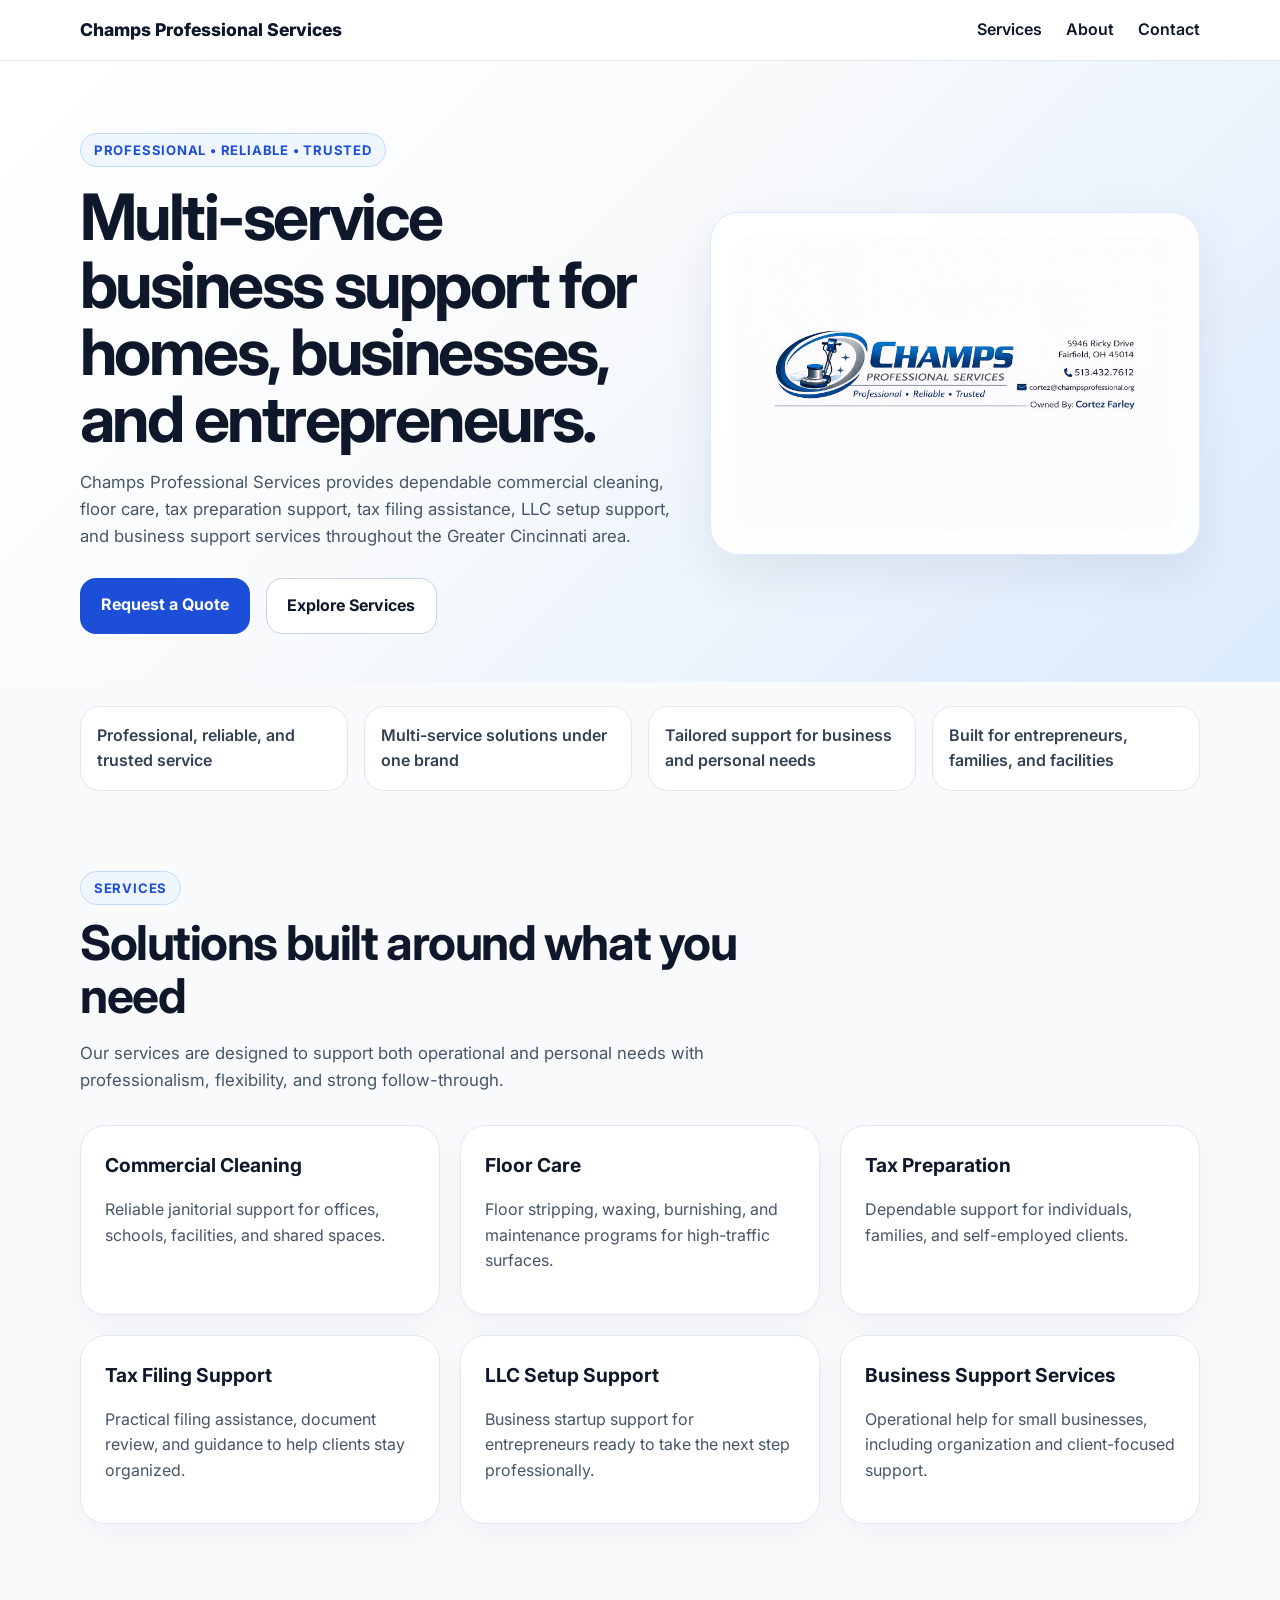
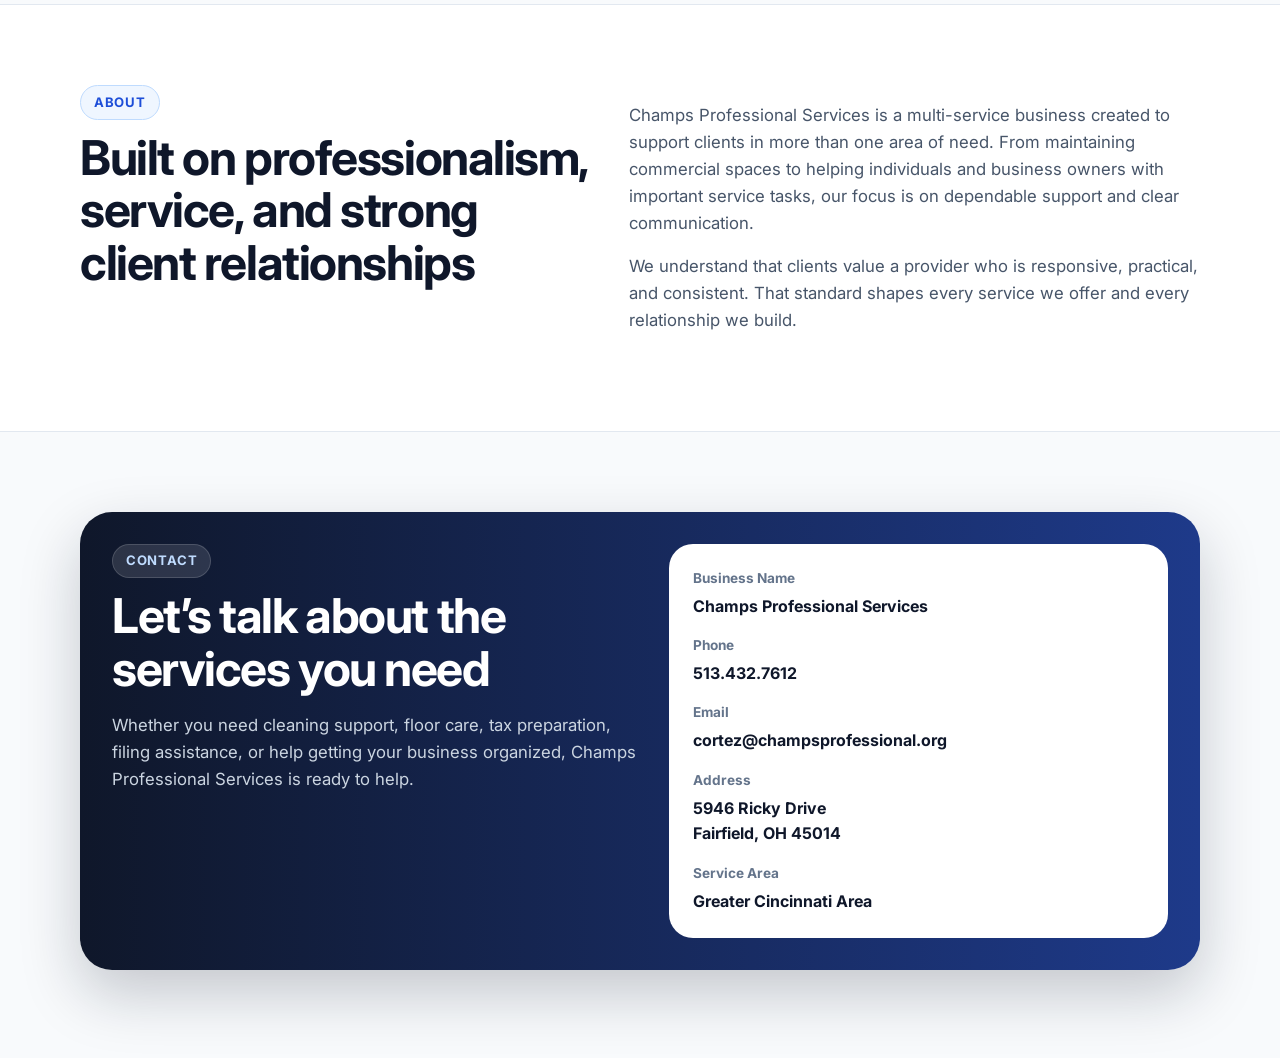
==== index.html @ 477c06e8 "Add files via upload" ====
<!DOCTYPE html>
<html lang="en">
<head>
  <meta charset="UTF-8" />
  <meta name="viewport" content="width=device-width, initial-scale=1.0" />
  <title>Champs Professional Services</title>
  <link rel="preconnect" href="https://fonts.googleapis.com">
  <link rel="preconnect" href="https://fonts.gstatic.com" crossorigin>
  <link href="https://fonts.googleapis.com/css2?family=Inter:wght@400;500;600;700;800;900&display=swap" rel="stylesheet">
  <link rel="stylesheet" href="styles.css" />
</head>
<body>
  <header class="site-header">
    <div class="container nav">
      <div class="brand">Champs Professional Services</div>
      <nav>
        <a href="#services">Services</a>
        <a href="#about">About</a>
        <a href="#contact">Contact</a>
      </nav>
    </div>
  </header>

  <main>
    <section class="hero">
      <div class="container hero-grid">
        <div class="hero-copy">
          <span class="eyebrow">Professional • Reliable • Trusted</span>
          <h1>Multi-service business support for homes, businesses, and entrepreneurs.</h1>
          <p>
            Champs Professional Services provides dependable commercial cleaning, floor care,
            tax preparation support, tax filing assistance, LLC setup support, and business support services
            throughout the Greater Cincinnati area.
          </p>
          <div class="cta-row">
            <a class="btn btn-primary" href="#contact">Request a Quote</a>
            <a class="btn btn-secondary" href="#services">Explore Services</a>
          </div>
        </div>

        <div class="hero-card">
          <img src="logo.png" alt="Champs Professional Services logo" class="hero-logo" />
        </div>
      </div>
    </section>

    <section class="highlights">
      <div class="container highlight-grid">
        <div class="highlight-card">Professional, reliable, and trusted service</div>
        <div class="highlight-card">Multi-service solutions under one brand</div>
        <div class="highlight-card">Tailored support for business and personal needs</div>
        <div class="highlight-card">Built for entrepreneurs, families, and facilities</div>
      </div>
    </section>

    <section id="services" class="section">
      <div class="container">
        <div class="section-heading">
          <span class="eyebrow">Services</span>
          <h2>Solutions built around what you need</h2>
          <p>
            Our services are designed to support both operational and personal needs with professionalism,
            flexibility, and strong follow-through.
          </p>
        </div>

        <div class="services-grid">
          <article class="service-card">
            <h3>Commercial Cleaning</h3>
            <p>Reliable janitorial support for offices, schools, facilities, and shared spaces.</p>
          </article>
          <article class="service-card">
            <h3>Floor Care</h3>
            <p>Floor stripping, waxing, burnishing, and maintenance programs for high-traffic surfaces.</p>
          </article>
          <article class="service-card">
            <h3>Tax Preparation</h3>
            <p>Dependable support for individuals, families, and self-employed clients.</p>
          </article>
          <article class="service-card">
            <h3>Tax Filing Support</h3>
            <p>Practical filing assistance, document review, and guidance to help clients stay organized.</p>
          </article>
          <article class="service-card">
            <h3>LLC Setup Support</h3>
            <p>Business startup support for entrepreneurs ready to take the next step professionally.</p>
          </article>
          <article class="service-card">
            <h3>Business Support Services</h3>
            <p>Operational help for small businesses, including organization and client-focused support.</p>
          </article>
        </div>
      </div>
    </section>

    <section id="about" class="section section-alt">
      <div class="container two-col">
        <div>
          <span class="eyebrow">About</span>
          <h2>Built on professionalism, service, and strong client relationships</h2>
        </div>
        <div>
          <p>
            Champs Professional Services is a multi-service business created to support clients in more than one area of need.
            From maintaining commercial spaces to helping individuals and business owners with important service tasks,
            our focus is on dependable support and clear communication.
          </p>
          <p>
            We understand that clients value a provider who is responsive, practical, and consistent. That standard shapes
            every service we offer and every relationship we build.
          </p>
        </div>
      </div>
    </section>

    <section id="contact" class="section contact-wrap">
      <div class="container contact-grid">
        <div class="contact-copy">
          <span class="eyebrow light">Contact</span>
          <h2>Let’s talk about the services you need</h2>
          <p>
            Whether you need cleaning support, floor care, tax preparation, filing assistance,
            or help getting your business organized, Champs Professional Services is ready to help.
          </p>
        </div>
        <div class="contact-card">
          <div class="contact-item">
            <span class="label">Business Name</span>
            <strong>Champs Professional Services</strong>
          </div>
          <div class="contact-item">
            <span class="label">Phone</span>
            <strong>513.432.7612</strong>
          </div>
          <div class="contact-item">
            <span class="label">Email</span>
            <strong>cortez@champsprofessional.org</strong>
          </div>
          <div class="contact-item">
            <span class="label">Address</span>
            <strong>5946 Ricky Drive<br/>Fairfield, OH 45014</strong>
          </div>
          <div class="contact-item">
            <span class="label">Service Area</span>
            <strong>Greater Cincinnati Area</strong>
          </div>
        </div>
      </div>
    </section>
  </main>
</body>
</html>
---- styles.css ----
* { box-sizing: border-box; }
html { scroll-behavior: smooth; }
body {
  margin: 0;
  font-family: 'Inter', sans-serif;
  color: #0f172a;
  background: #f8fafc;
  line-height: 1.6;
}
.container {
  width: min(1120px, calc(100% - 2rem));
  margin: 0 auto;
}
.site-header {
  position: sticky;
  top: 0;
  z-index: 10;
  background: rgba(255,255,255,0.92);
  backdrop-filter: blur(10px);
  border-bottom: 1px solid #e2e8f0;
}
.nav {
  display: flex;
  align-items: center;
  justify-content: space-between;
  padding: 1rem 0;
}
.brand {
  font-weight: 800;
  font-size: 1.1rem;
}
nav a {
  color: #0f172a;
  text-decoration: none;
  margin-left: 1.25rem;
  font-weight: 600;
}
nav a:hover { color: #1d4ed8; }

.hero {
  background: linear-gradient(135deg, #ffffff 0%, #f8fafc 45%, #dbeafe 100%);
  padding: 4.5rem 0 3rem;
}
.hero-grid {
  display: grid;
  grid-template-columns: 1.1fr 0.9fr;
  gap: 2rem;
  align-items: center;
}
.eyebrow {
  display: inline-block;
  padding: 0.35rem 0.8rem;
  border-radius: 999px;
  background: #eff6ff;
  color: #1d4ed8;
  border: 1px solid #bfdbfe;
  font-size: 0.82rem;
  font-weight: 700;
  letter-spacing: 0.06em;
  text-transform: uppercase;
}
.eyebrow.light {
  background: rgba(255,255,255,0.12);
  color: #bfdbfe;
  border-color: rgba(255,255,255,0.15);
}
h1 {
  font-size: clamp(2.4rem, 5vw, 4.4rem);
  line-height: 1.05;
  letter-spacing: -0.04em;
  margin: 1rem 0;
}
h2 {
  font-size: clamp(2rem, 4vw, 3rem);
  line-height: 1.1;
  letter-spacing: -0.03em;
  margin: 0.75rem 0 1rem;
}
.hero-copy p,
.section-heading p,
.two-col p,
.contact-copy p {
  font-size: 1.05rem;
  color: #475569;
}
.cta-row {
  display: flex;
  gap: 1rem;
  flex-wrap: wrap;
  margin-top: 1.75rem;
}
.btn {
  display: inline-block;
  padding: 0.9rem 1.3rem;
  border-radius: 1rem;
  text-decoration: none;
  font-weight: 700;
}
.btn-primary {
  background: #1d4ed8;
  color: white;
}
.btn-primary:hover { background: #1e40af; }
.btn-secondary {
  background: white;
  color: #0f172a;
  border: 1px solid #cbd5e1;
}
.btn-secondary:hover { border-color: #93c5fd; color: #1d4ed8; }

.hero-card {
  background: rgba(255,255,255,0.95);
  border: 1px solid #dbeafe;
  border-radius: 1.8rem;
  padding: 1.5rem;
  box-shadow: 0 18px 50px rgba(15, 23, 42, 0.08);
}
.hero-logo {
  width: 100%;
  display: block;
  border-radius: 1rem;
}

.highlights {
  padding: 1.5rem 0 0;
}
.highlight-grid {
  display: grid;
  grid-template-columns: repeat(4, 1fr);
  gap: 1rem;
}
.highlight-card {
  background: white;
  border: 1px solid #e2e8f0;
  border-radius: 1.25rem;
  padding: 1rem;
  font-weight: 600;
  color: #334155;
}

.section {
  padding: 5rem 0;
}
.section-alt {
  background: white;
  border-top: 1px solid #e2e8f0;
  border-bottom: 1px solid #e2e8f0;
}
.section-heading {
  max-width: 720px;
  margin-bottom: 2rem;
}
.services-grid {
  display: grid;
  grid-template-columns: repeat(3, 1fr);
  gap: 1.25rem;
}
.service-card {
  background: white;
  border: 1px solid #e2e8f0;
  border-radius: 1.6rem;
  padding: 1.5rem;
  box-shadow: 0 10px 30px rgba(15, 23, 42, 0.04);
}
.service-card h3 {
  margin-top: 0;
  margin-bottom: 0.65rem;
  font-size: 1.2rem;
}
.service-card p { color: #475569; }

.two-col {
  display: grid;
  grid-template-columns: 0.95fr 1.05fr;
  gap: 2rem;
}

.contact-wrap {
  padding-bottom: 5.5rem;
}
.contact-grid {
  display: grid;
  grid-template-columns: 1fr 0.95fr;
  gap: 2rem;
  background: linear-gradient(90deg, #0f172a 0%, #1e3a8a 100%);
  border-radius: 2rem;
  padding: 2rem;
  color: white;
  box-shadow: 0 24px 60px rgba(15, 23, 42, 0.22);
}
.contact-copy p { color: #cbd5e1; }
.contact-card {
  background: white;
  color: #0f172a;
  border-radius: 1.5rem;
  padding: 1.5rem;
}
.contact-item + .contact-item { margin-top: 1rem; }
.label {
  display: block;
  font-size: 0.85rem;
  font-weight: 700;
  color: #64748b;
  margin-bottom: 0.25rem;
}

@media (max-width: 980px) {
  .hero-grid,
  .two-col,
  .contact-grid,
  .services-grid,
  .highlight-grid {
    grid-template-columns: 1fr 1fr;
  }
  .hero-grid { grid-template-columns: 1fr; }
}
@media (max-width: 700px) {
  nav { display: none; }
  .highlight-grid,
  .services-grid,
  .two-col,
  .contact-grid {
    grid-template-columns: 1fr;
  }
  .hero { padding-top: 3rem; }
}
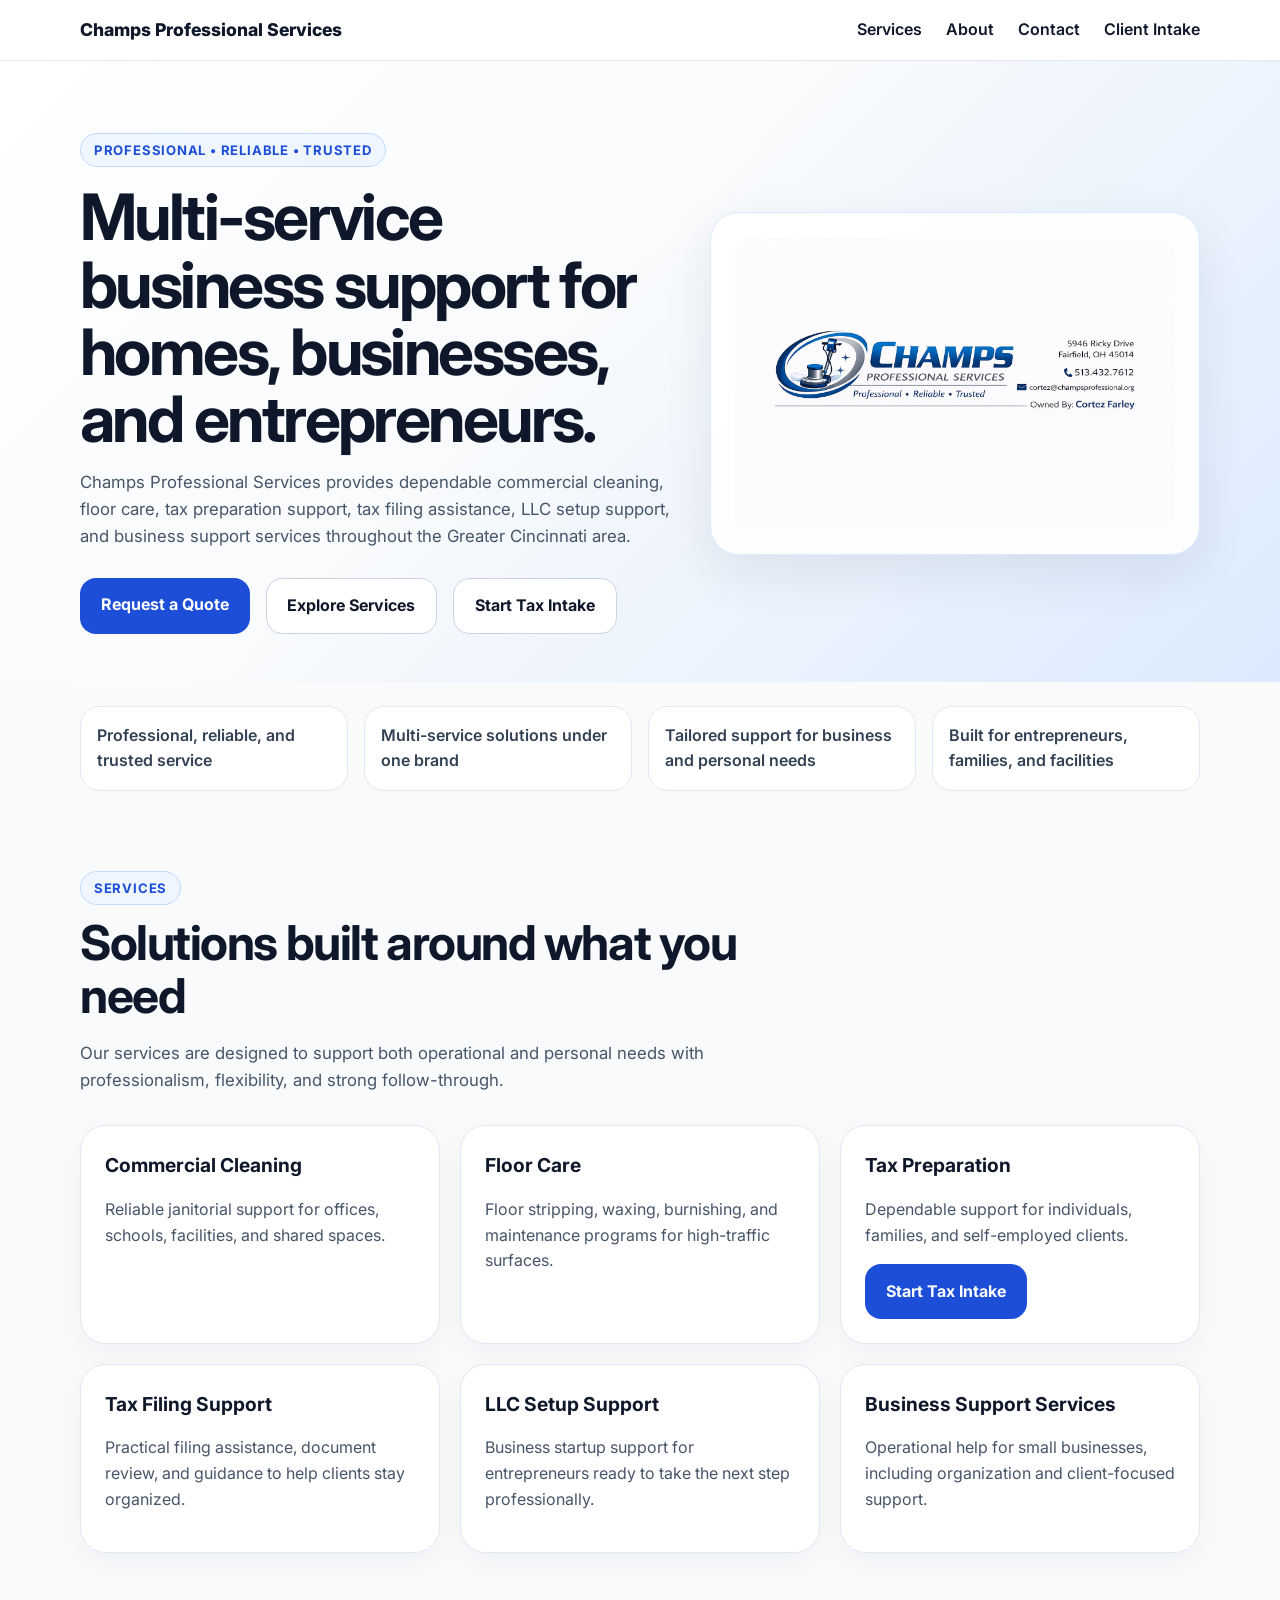
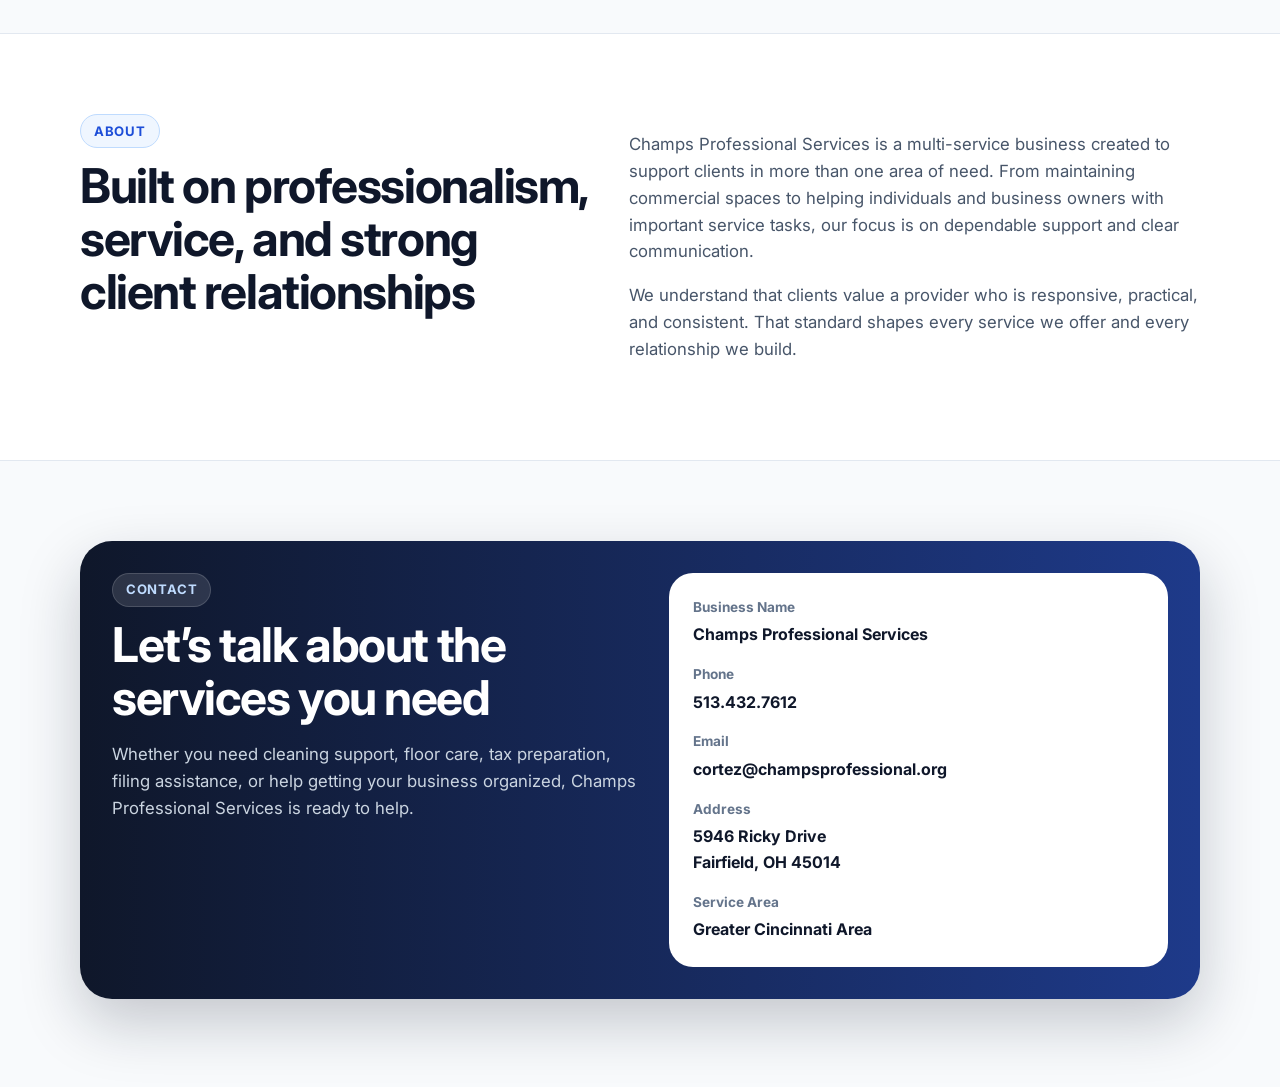
==== commit 8f531813: "Add client intake links to homepage" ====
--- a/index.html
+++ b/index.html
@@ -17,6 +17,7 @@
         <a href="#services">Services</a>
         <a href="#about">About</a>
         <a href="#contact">Contact</a>
+        <a href="client-intake.html">Client Intake</a>
       </nav>
     </div>
   </header>
@@ -35,6 +36,7 @@
           <div class="cta-row">
             <a class="btn btn-primary" href="#contact">Request a Quote</a>
             <a class="btn btn-secondary" href="#services">Explore Services</a>
+            <a class="btn btn-secondary" href="client-intake.html">Start Tax Intake</a>
           </div>
         </div>
 
@@ -76,6 +78,7 @@
           <article class="service-card">
             <h3>Tax Preparation</h3>
             <p>Dependable support for individuals, families, and self-employed clients.</p>
+            <a class="btn btn-primary service-btn" href="client-intake.html">Start Tax Intake</a>
           </article>
           <article class="service-card">
             <h3>Tax Filing Support</h3>
@@ -149,4 +152,4 @@
     </section>
   </main>
 </body>
-</html>
+</html>
